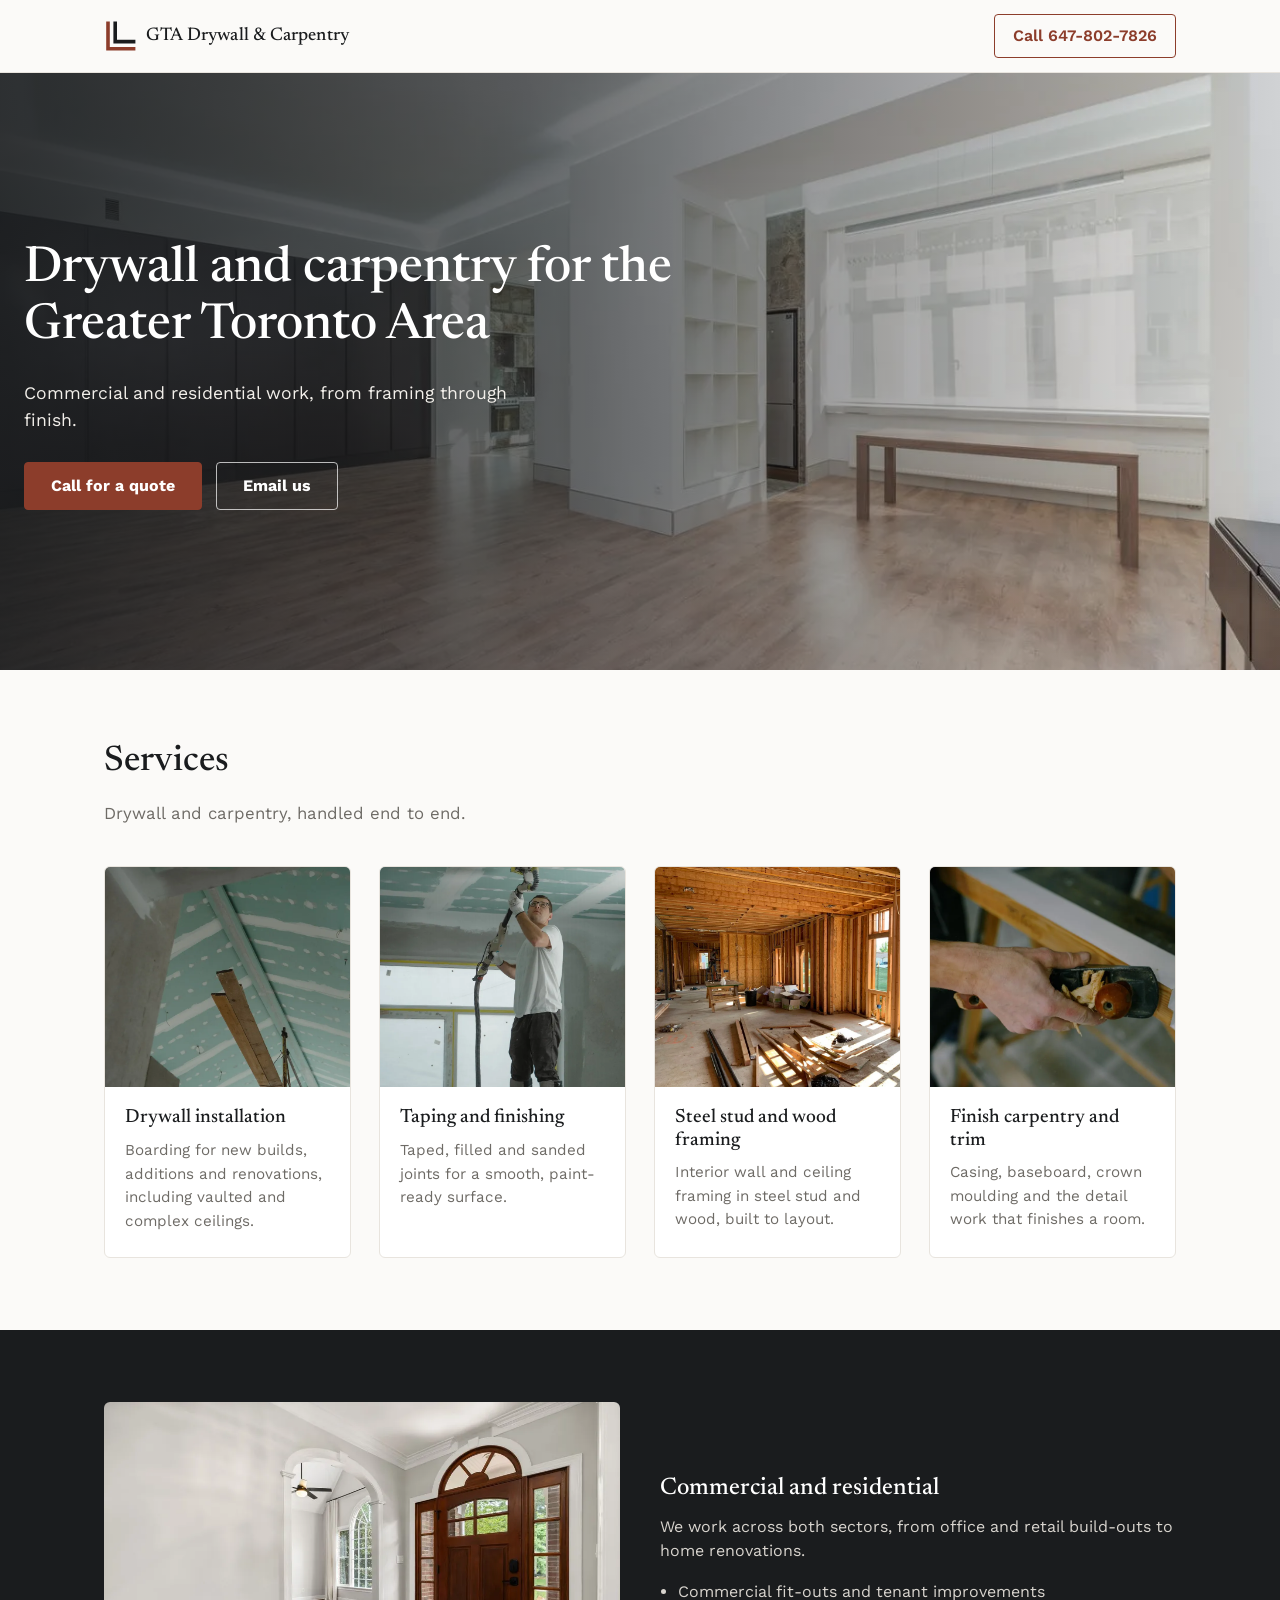
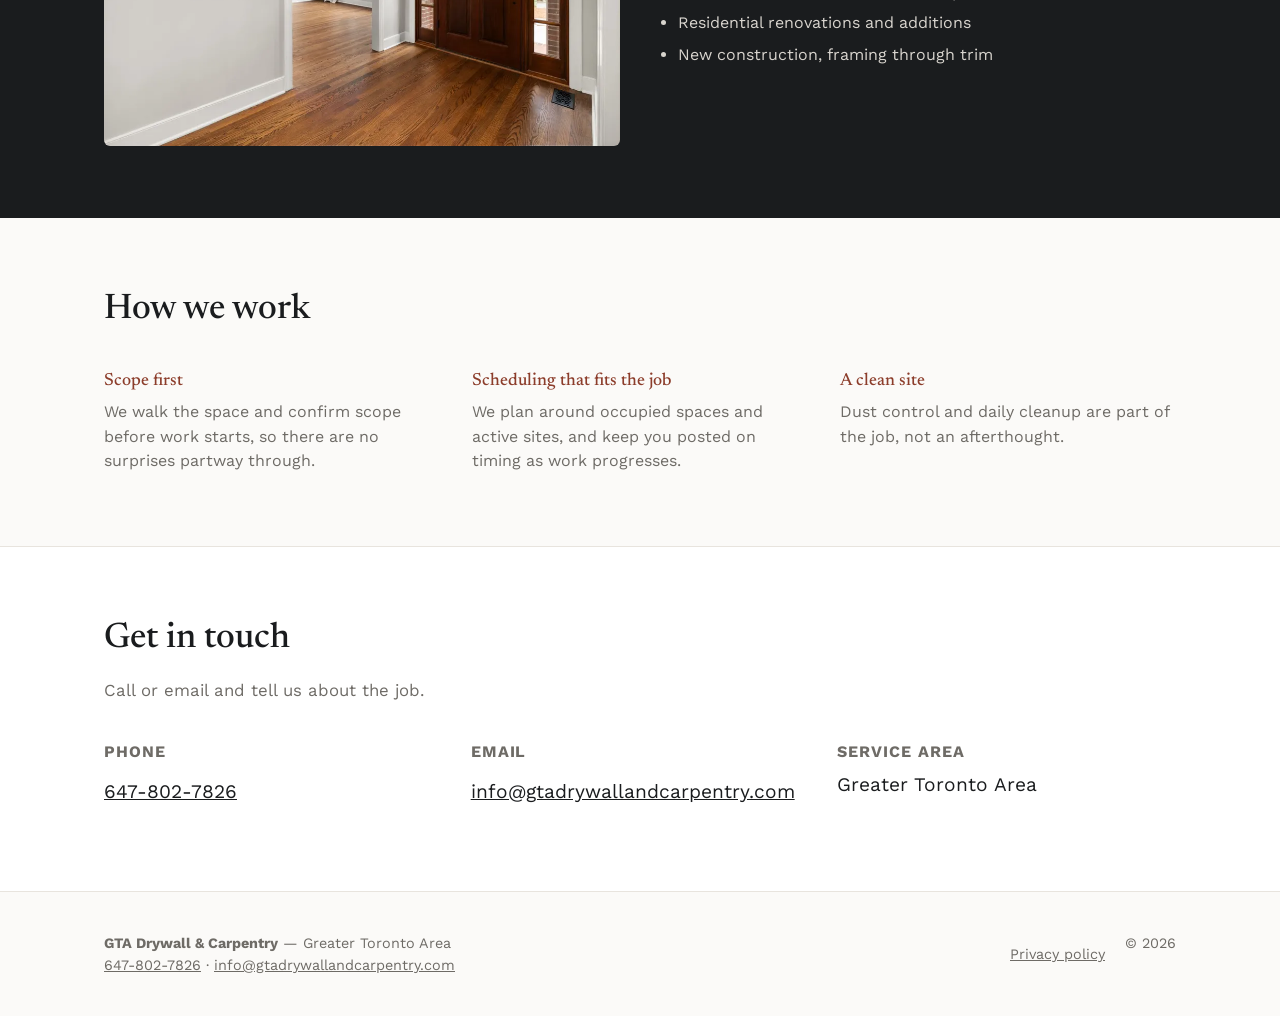
==== index.html @ acc35347 "feat: add GTA Drywall & Carpentry static site Co-Authored-By: Claude Opus 5 (1M context) <noreply@an" ====
<!doctype html>
<html lang="en">
<head>
<meta charset="UTF-8">
<meta name="viewport" content="width=device-width, initial-scale=1">
<title>GTA Drywall & Carpentry | Greater Toronto Area</title>
<meta name="description" content="Drywall installation, taping and finishing, framing and finish carpentry for commercial and residential projects across the Greater Toronto Area.">
<link rel="canonical" href="https://gtadrywallandcarpentry.com/">
<meta name="robots" content="index, follow">

<meta property="og:type" content="website">
<meta property="og:title" content="GTA Drywall & Carpentry | Greater Toronto Area">
<meta property="og:description" content="Drywall installation, taping and finishing, framing and finish carpentry for commercial and residential projects across the Greater Toronto Area.">
<meta property="og:url" content="https://gtadrywallandcarpentry.com/">
<meta property="og:image" content="https://gtadrywallandcarpentry.com/images/hero-finished-interior.jpg">
<meta name="twitter:card" content="summary_large_image">
<meta name="twitter:title" content="GTA Drywall & Carpentry | Greater Toronto Area">
<meta name="twitter:description" content="Drywall installation, taping and finishing, framing and finish carpentry for commercial and residential projects across the Greater Toronto Area.">
<meta name="twitter:image" content="https://gtadrywallandcarpentry.com/images/hero-finished-interior.jpg">

<link rel="icon" href="/favicon.ico" sizes="any">
<link rel="icon" href="/favicon.svg" type="image/svg+xml">
<link rel="icon" href="/favicon-96x96.png" sizes="96x96" type="image/png">
<link rel="apple-touch-icon" href="/apple-touch-icon.png">
<link rel="manifest" href="/site.webmanifest">

<link rel="preconnect" href="https://fonts.googleapis.com">
<link rel="preconnect" href="https://fonts.gstatic.com" crossorigin>
<link href="https://fonts.googleapis.com/css2?family=Newsreader:wght@400;500&family=Work+Sans:wght@400;600;700&display=swap" rel="stylesheet">

<link rel="preload" as="image" href="/images/hero-finished-interior.webp" type="image/webp" fetchpriority="high">
<link rel="stylesheet" href="/styles.css">

<script type="application/ld+json">
{
  "@context": "https://schema.org",
  "@type": "LocalBusiness",
  "name": "GTA Drywall & Carpentry",
  "telephone": "+1-647-802-7826",
  "email": "info@gtadrywallandcarpentry.com",
  "url": "https://gtadrywallandcarpentry.com/",
  "areaServed": "Greater Toronto Area"
}
</script>
</head>
<body>
<a class="skip-link" href="#main">Skip to content</a>

<header class="site-header">
  <div class="container">
    <a class="brand" href="/" aria-label="GTA Drywall & Carpentry, home">
      <svg width="32" height="32" viewBox="0 0 40 40" fill="none" aria-hidden="true">
        <path d="M5 4 V36 H37" stroke="#8C3D2B" stroke-width="4.5" stroke-linecap="square"/>
        <path d="M14 4 V27 H37" stroke="#1A1C1E" stroke-width="4.5" stroke-linecap="square"/>
      </svg>
      <span class="brand-word">GTA Drywall &amp; Carpentry</span>
    </a>
    <a class="header-call" href="tel:+16478027826">Call 647-802-7826</a>
  </div>
</header>

<main id="main">

  <section class="hero">
    <div class="hero-media">
      <picture>
        <source type="image/webp" srcset="/images/hero-finished-interior.webp">
        <img src="/images/hero-finished-interior.jpg" alt="Empty finished interior with a cove-lit ceiling soffit, white built-in shelving and a dark full-height cabinet wall" fetchpriority="high">
      </picture>
    </div>
    <div class="hero-inner">
      <h1>Drywall and carpentry for the Greater Toronto Area</h1>
      <p class="subhead">Commercial and residential work, from framing through finish.</p>
      <div class="hero-ctas">
        <a class="btn btn-primary" href="tel:+16478027826">Call for a quote</a>
        <a class="btn btn-secondary" href="mailto:info@gtadrywallandcarpentry.com">Email us</a>
      </div>
    </div>
  </section>

  <section class="services" id="services">
    <div class="container">
      <div class="section-head">
        <h2>Services</h2>
        <p>Drywall and carpentry, handled end to end.</p>
      </div>
      <div class="services-grid">

        <div class="service-card">
          <div class="media">
            <picture>
              <source type="image/webp" srcset="/images/drywall-vaulted-ceiling.webp">
              <img src="/images/drywall-vaulted-ceiling.jpg" alt="Vaulted ceiling boarded in moisture-resistant drywall with taped and filled joints, scaffold below" loading="lazy" data-img="drywall-vaulted-ceiling">
            </picture>
          </div>
          <div class="body">
            <h3>Drywall installation</h3>
            <p>Boarding for new builds, additions and renovations, including vaulted and complex ceilings.</p>
          </div>
        </div>

        <div class="service-card">
          <div class="media">
            <picture>
              <source type="image/webp" srcset="/images/drywall-ceiling-sanding.webp">
              <img src="/images/drywall-ceiling-sanding.jpg" alt="Drywaller on stilts sanding a taped ceiling with a dust-extraction sander" loading="lazy" data-img="drywall-ceiling-sanding">
            </picture>
          </div>
          <div class="body">
            <h3>Taping and finishing</h3>
            <p>Taped, filled and sanded joints for a smooth, paint-ready surface.</p>
          </div>
        </div>

        <div class="service-card">
          <div class="media">
            <picture>
              <source type="image/webp" srcset="/images/framing-stud-walls.webp">
              <img src="/images/framing-stud-walls.jpg" alt="Sunlit interior of a house under construction with wood stud walls and exposed ceiling joists" loading="lazy">
            </picture>
          </div>
          <div class="body">
            <h3>Steel stud and wood framing</h3>
            <p>Interior wall and ceiling framing in steel stud and wood, built to layout.</p>
          </div>
        </div>

        <div class="service-card">
          <div class="media">
            <picture>
              <source type="image/webp" srcset="/images/carpentry-hand-plane.webp">
              <img src="/images/carpentry-hand-plane.jpg" alt="Carpenter running a hand plane along a painted window frame, shavings curling off the blade" loading="lazy">
            </picture>
          </div>
          <div class="body">
            <h3>Finish carpentry and trim</h3>
            <p>Casing, baseboard, crown moulding and the detail work that finishes a room.</p>
          </div>
        </div>

      </div>
    </div>
  </section>

  <section class="band">
    <div class="container">
      <div class="media">
        <picture>
          <source type="image/webp" srcset="/images/carpentry-arched-door.webp">
          <img src="/images/carpentry-arched-door.jpg" alt="Entry hall with an arched wooden front door, crown moulding, door casing and baseboards" loading="lazy">
        </picture>
      </div>
      <div>
        <h2>Commercial and residential</h2>
        <p>We work across both sectors, from office and retail build-outs to home renovations.</p>
        <ul>
          <li>Commercial fit-outs and tenant improvements</li>
          <li>Residential renovations and additions</li>
          <li>New construction, framing through trim</li>
        </ul>
      </div>
    </div>
  </section>

  <section class="how" id="how-we-work">
    <div class="container">
      <div class="section-head">
        <h2>How we work</h2>
      </div>
      <div class="how-grid">
        <div class="how-item">
          <h3>Scope first</h3>
          <p>We walk the space and confirm scope before work starts, so there are no surprises partway through.</p>
        </div>
        <div class="how-item">
          <h3>Scheduling that fits the job</h3>
          <p>We plan around occupied spaces and active sites, and keep you posted on timing as work progresses.</p>
        </div>
        <div class="how-item">
          <h3>A clean site</h3>
          <p>Dust control and daily cleanup are part of the job, not an afterthought.</p>
        </div>
      </div>
    </div>
  </section>

  <section class="contact" id="contact">
    <div class="container">
      <div class="section-head">
        <h2>Get in touch</h2>
        <p>Call or email and tell us about the job.</p>
      </div>
      <div class="contact-grid">
        <div class="contact-item">
          <h3>Phone</h3>
          <a href="tel:+16478027826">647-802-7826</a>
        </div>
        <div class="contact-item">
          <h3>Email</h3>
          <a href="mailto:info@gtadrywallandcarpentry.com">info@gtadrywallandcarpentry.com</a>
        </div>
        <div class="contact-item">
          <h3>Service area</h3>
          <p>Greater Toronto Area</p>
        </div>
      </div>
    </div>
  </section>

</main>

<footer class="site-footer">
  <div class="container">
    <div>
      <strong>GTA Drywall &amp; Carpentry</strong> — Greater Toronto Area<br>
      <a href="tel:+16478027826">647-802-7826</a> · <a href="mailto:info@gtadrywallandcarpentry.com">info@gtadrywallandcarpentry.com</a>
    </div>
    <ul class="footer-links">
      <li><a href="/privacy-policy/">Privacy policy</a></li>
      <li>&copy; 2026</li>
    </ul>
  </div>
</footer>

</body>
</html>
---- styles.css ----
/* GTA Drywall & Carpentry — styles.css */

:root {
  --chalk: #FBFAF8;
  --ink: #1A1C1E;
  --oxblood: #8C3D2B;
  --ash: #6E6B66;
  --card-white: #FFFFFF;
  --hairline: #E8E4DE;
}

* {
  box-sizing: border-box;
}

html {
  scroll-behavior: smooth;
}

body {
  margin: 0;
  background: var(--chalk);
  color: var(--ink);
  font-family: "Work Sans", Arial, sans-serif;
  font-weight: 400;
  line-height: 1.55;
  -webkit-font-smoothing: antialiased;
}

h1, h2, h3 {
  font-family: "Newsreader", Georgia, serif;
  font-weight: 500;
  line-height: 1.15;
  margin: 0 0 0.5em;
  color: var(--ink);
}

p {
  margin: 0 0 1em;
}

a {
  color: var(--oxblood);
}

img {
  display: block;
  max-width: 100%;
}

.container {
  max-width: 1120px;
  margin: 0 auto;
  padding: 0 24px;
}

/* Skip link */
.skip-link {
  position: absolute;
  left: -999px;
  top: 0;
  background: var(--oxblood);
  color: #fff;
  padding: 12px 20px;
  z-index: 100;
  border-radius: 0 0 4px 0;
}

.skip-link:focus {
  left: 0;
}

/* Focus styles */
a:focus-visible,
button:focus-visible {
  outline: 3px solid var(--oxblood);
  outline-offset: 2px;
}

/* Header */
.site-header {
  background: var(--chalk);
  border-bottom: 1px solid var(--hairline);
  position: sticky;
  top: 0;
  z-index: 10;
}

.site-header .container {
  display: flex;
  align-items: center;
  justify-content: space-between;
  padding-top: 14px;
  padding-bottom: 14px;
  gap: 16px;
}

.brand {
  display: flex;
  align-items: center;
  gap: 10px;
  text-decoration: none;
  color: var(--ink);
  min-height: 44px;
}

.brand svg {
  flex-shrink: 0;
}

.brand-word {
  font-family: "Newsreader", Georgia, serif;
  font-weight: 500;
  font-size: 1.15rem;
  color: var(--ink);
  letter-spacing: 0.01em;
}

.header-call {
  display: inline-flex;
  align-items: center;
  min-height: 44px;
  padding: 0 18px;
  border: 1px solid var(--oxblood);
  border-radius: 4px;
  color: var(--oxblood);
  text-decoration: none;
  font-weight: 600;
  white-space: nowrap;
}

.header-call:hover,
.header-call:focus-visible {
  background: var(--oxblood);
  color: #fff;
}

/* Hero */
.hero {
  position: relative;
  color: #fff;
  overflow: hidden;
}

.hero-media {
  position: absolute;
  inset: 0;
  z-index: 0;
}

.hero-media picture,
.hero-media img {
  width: 100%;
  height: 100%;
  object-fit: cover;
}

.hero-media::after {
  content: "";
  position: absolute;
  inset: 0;
  background: linear-gradient(90deg, rgba(26,28,30,0.90) 0%, rgba(26,28,30,0.60) 46%, rgba(26,28,30,0.08) 100%);
}

@media (max-width: 720px) {
  .hero-media::after {
    background: linear-gradient(180deg, rgba(26,28,30,0.35) 0%, rgba(26,28,30,0.80) 100%);
  }
}

.hero-inner {
  position: relative;
  z-index: 1;
  padding: 96px 24px 88px;
  max-width: 720px;
}

.hero h1 {
  color: #fff;
  font-size: clamp(2rem, 5vw, 3.1rem);
}

.hero .subhead {
  font-size: 1.1rem;
  color: #F2EFEA;
  max-width: 46ch;
}

.hero-ctas {
  display: flex;
  flex-wrap: wrap;
  gap: 14px;
  margin-top: 28px;
}

.btn {
  display: inline-flex;
  align-items: center;
  justify-content: center;
  min-height: 48px;
  padding: 0 26px;
  border-radius: 4px;
  text-decoration: none;
  font-weight: 700;
  font-size: 1rem;
}

.btn-primary {
  background: var(--oxblood);
  color: #fff;
  border: 1px solid var(--oxblood);
}

.btn-primary:hover,
.btn-primary:focus-visible {
  background: #732F21;
  border-color: #732F21;
}

.btn-secondary {
  background: transparent;
  color: #fff;
  border: 1px solid rgba(255,255,255,0.7);
}

.btn-secondary:hover,
.btn-secondary:focus-visible {
  background: rgba(255,255,255,0.12);
}

/* Section spacing */
section {
  padding: 72px 0;
}

.section-head {
  max-width: 640px;
  margin: 0 0 40px;
}

.section-head h2 {
  font-size: clamp(1.6rem, 3vw, 2.2rem);
}

.section-head p {
  color: var(--ash);
  font-size: 1.05rem;
  margin-bottom: 0;
}

/* Services */
.services-grid {
  display: grid;
  grid-template-columns: repeat(auto-fit, minmax(240px, 1fr));
  gap: 28px;
}

.service-card {
  background: var(--card-white);
  border: 1px solid var(--hairline);
  border-radius: 6px;
  overflow: hidden;
}

.service-card .media {
  aspect-ratio: 4 / 3;
  overflow: hidden;
}

@media (min-width: 721px) {
  .service-card .media {
    min-height: 220px;
  }
}

.service-card .media img {
  width: 100%;
  height: 100%;
  object-fit: cover;
  object-position: center;
}

.service-card .media img[data-img="drywall-ceiling-sanding"],
.service-card .media img[data-img="drywall-vaulted-ceiling"] {
  object-position: center 35%;
}

.service-card .body {
  padding: 20px 20px 24px;
}

.service-card h3 {
  font-size: 1.2rem;
}

.service-card p {
  color: var(--ash);
  font-size: 0.95rem;
  margin-bottom: 0;
}

/* Commercial/residential band */
.band {
  background: var(--ink);
  color: #fff;
}

.band .container {
  display: grid;
  grid-template-columns: 1fr 1fr;
  gap: 40px;
  align-items: center;
}

.band .media {
  aspect-ratio: 3 / 2;
  overflow: hidden;
  border-radius: 6px;
}

.band .media img {
  width: 100%;
  height: 100%;
  object-fit: cover;
}

.band h2 {
  color: #fff;
}

.band p {
  color: #D8D4CE;
}

.band ul {
  margin: 0;
  padding-left: 1.1em;
  color: #D8D4CE;
}

.band li {
  margin-bottom: 0.4em;
}

/* How we work */
.how-grid {
  display: grid;
  grid-template-columns: repeat(auto-fit, minmax(220px, 1fr));
  gap: 32px;
}

.how-item h3 {
  font-size: 1.1rem;
  color: var(--oxblood);
}

.how-item p {
  color: var(--ash);
  margin-bottom: 0;
}

/* Contact */
.contact {
  background: var(--card-white);
  border-top: 1px solid var(--hairline);
  border-bottom: 1px solid var(--hairline);
}

.contact-grid {
  display: grid;
  grid-template-columns: repeat(auto-fit, minmax(220px, 1fr));
  gap: 28px;
}

.contact-item h3 {
  font-size: 1rem;
  text-transform: uppercase;
  letter-spacing: 0.06em;
  color: var(--ash);
  font-family: "Work Sans", Arial, sans-serif;
  font-weight: 700;
}

.contact-item a,
.contact-item p {
  font-size: 1.2rem;
  color: var(--ink);
}

.contact-item a {
  display: inline-flex;
  align-items: center;
  min-height: 44px;
  text-decoration: underline;
  overflow-wrap: anywhere;
}

.contact-item p {
  text-decoration: none;
}

.contact-item a:hover,
.contact-item a:focus-visible {
  color: var(--oxblood);
}

/* Footer */
.site-footer {
  padding: 40px 0;
  color: var(--ash);
  font-size: 0.9rem;
}

.site-footer .container {
  display: flex;
  flex-wrap: wrap;
  justify-content: space-between;
  align-items: center;
  gap: 16px;
}

.site-footer a {
  color: var(--ash);
  text-decoration: underline;
}

.site-footer a:hover,
.site-footer a:focus-visible {
  color: var(--oxblood);
}

.footer-links {
  display: flex;
  gap: 20px;
  flex-wrap: wrap;
  list-style: none;
  padding: 0;
  margin: 0;
}

.footer-links a {
  display: inline-flex;
  align-items: center;
  min-height: 44px;
  overflow-wrap: anywhere;
}

/* Privacy policy page */
.policy {
  padding: 72px 0 96px;
}

.policy .container {
  max-width: 760px;
}

.policy h2 {
  font-size: 1.3rem;
  margin-top: 1.6em;
}

.policy p,
.policy li {
  color: var(--ink);
}

.policy .back-link {
  display: inline-flex;
  align-items: center;
  min-height: 44px;
  margin-top: 32px;
}

@media (max-width: 720px) {
  .band .container {
    grid-template-columns: 1fr;
  }
}

@media (max-width: 400px) {
  .header-call {
    padding: 0 12px;
    font-size: 0.9rem;
  }
}
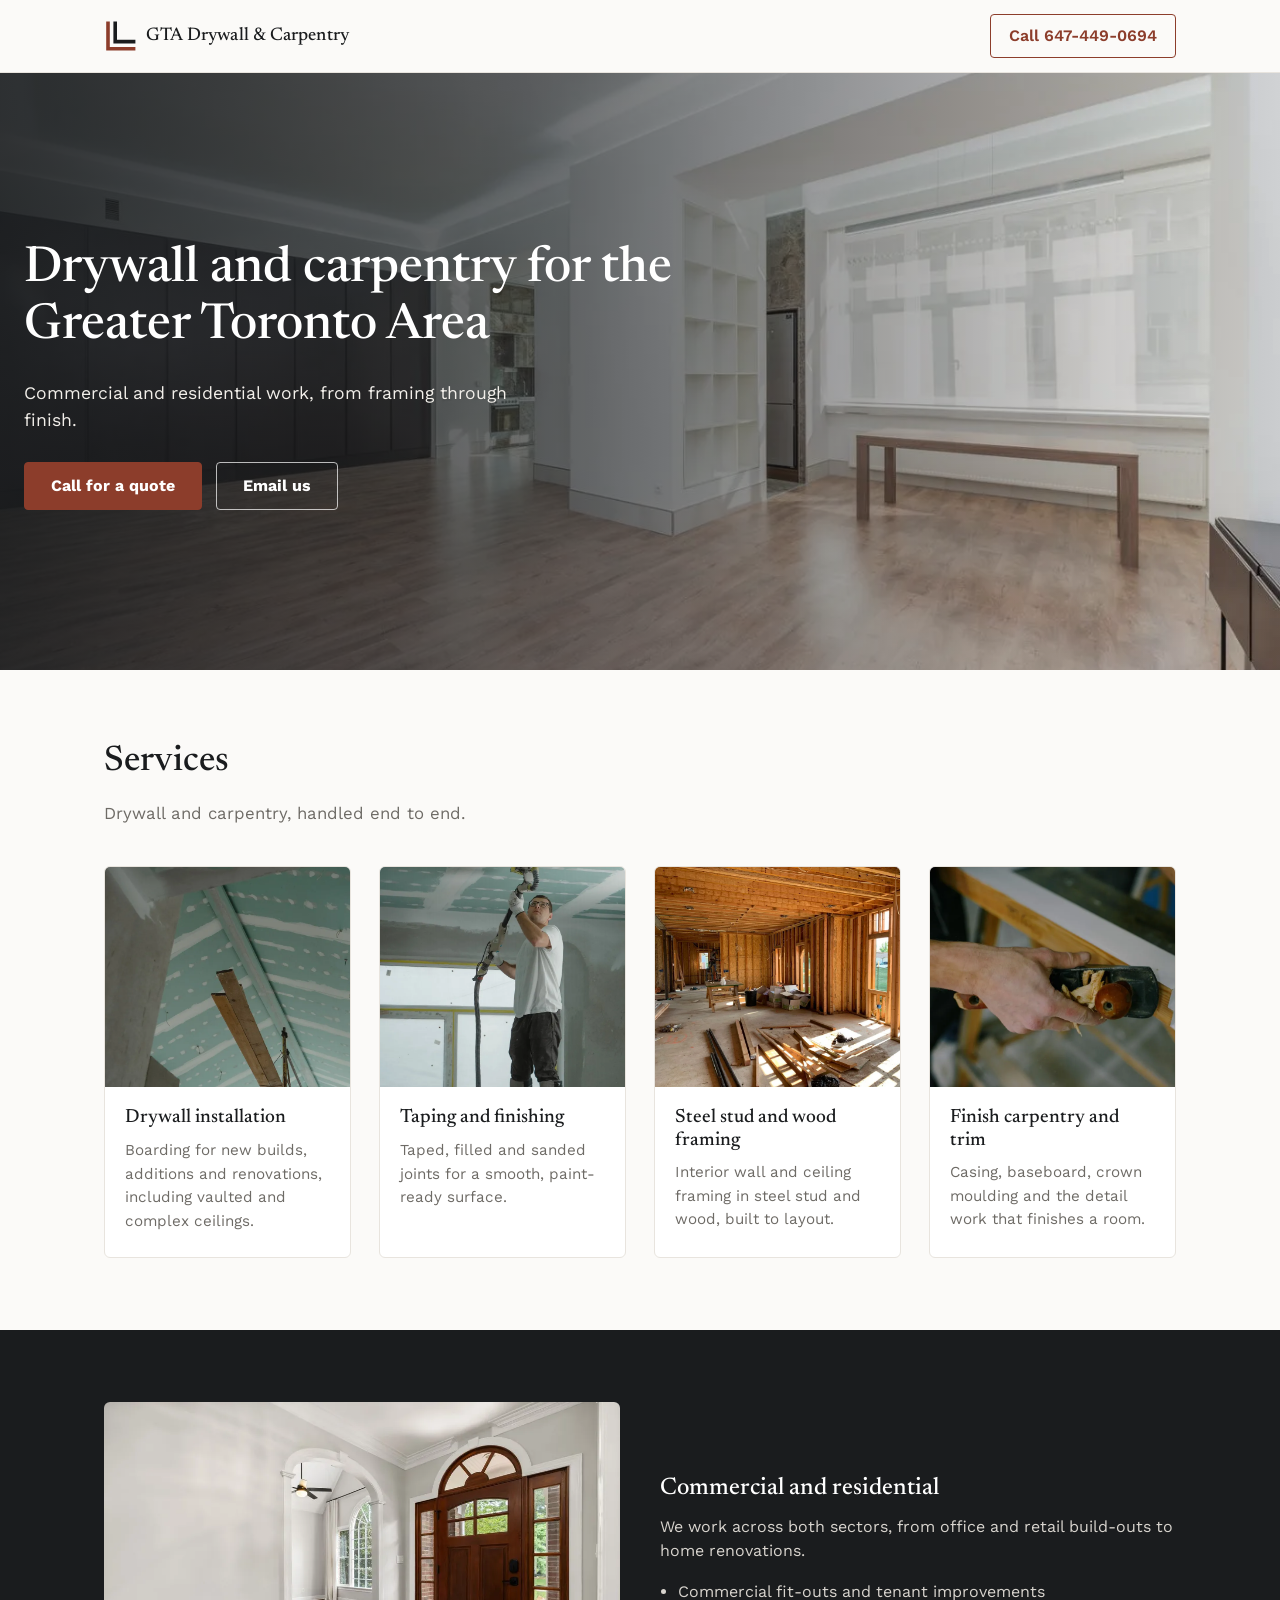
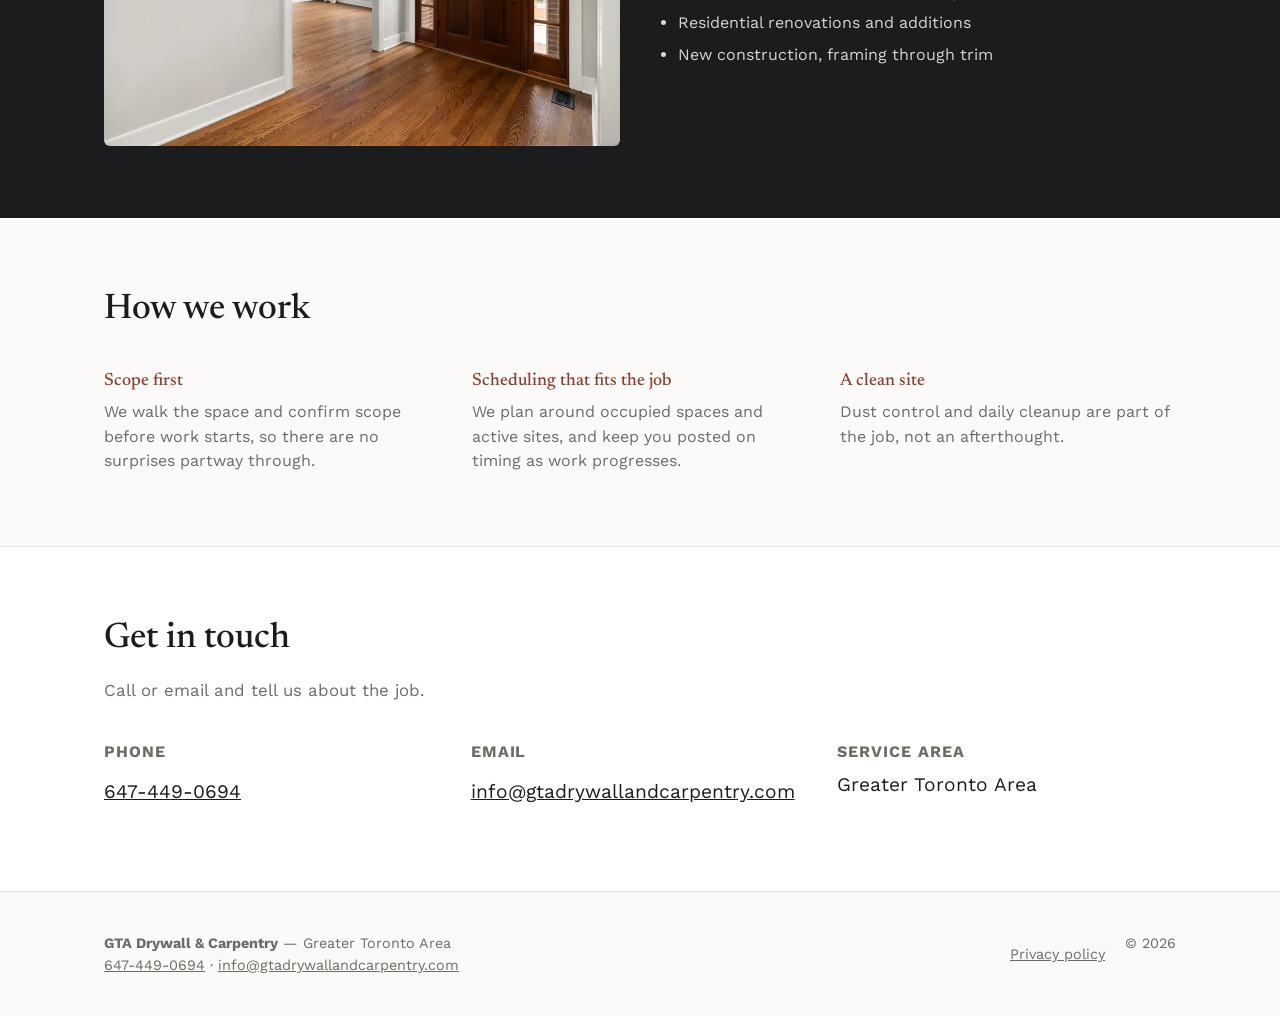
==== commit 2fed2e47: "fix: update contact phone number to 647-449-0694 Co-Authored-By: Claude Opus 5 (1M context) <noreply" ====
--- a/index.html
+++ b/index.html
@@ -36,7 +36,7 @@
   "@context": "https://schema.org",
   "@type": "LocalBusiness",
   "name": "GTA Drywall & Carpentry",
-  "telephone": "+1-647-802-7826",
+  "telephone": "+1-647-449-0694",
   "email": "info@gtadrywallandcarpentry.com",
   "url": "https://gtadrywallandcarpentry.com/",
   "areaServed": "Greater Toronto Area"
@@ -55,7 +55,7 @@
       </svg>
       <span class="brand-word">GTA Drywall &amp; Carpentry</span>
     </a>
-    <a class="header-call" href="tel:+16478027826">Call 647-802-7826</a>
+    <a class="header-call" href="tel:+16474490694">Call 647-449-0694</a>
   </div>
 </header>
 
@@ -72,7 +72,7 @@
       <h1>Drywall and carpentry for the Greater Toronto Area</h1>
       <p class="subhead">Commercial and residential work, from framing through finish.</p>
       <div class="hero-ctas">
-        <a class="btn btn-primary" href="tel:+16478027826">Call for a quote</a>
+        <a class="btn btn-primary" href="tel:+16474490694">Call for a quote</a>
         <a class="btn btn-secondary" href="mailto:info@gtadrywallandcarpentry.com">Email us</a>
       </div>
     </div>
@@ -193,7 +193,7 @@
       <div class="contact-grid">
         <div class="contact-item">
           <h3>Phone</h3>
-          <a href="tel:+16478027826">647-802-7826</a>
+          <a href="tel:+16474490694">647-449-0694</a>
         </div>
         <div class="contact-item">
           <h3>Email</h3>
@@ -213,7 +213,7 @@
   <div class="container">
     <div>
       <strong>GTA Drywall &amp; Carpentry</strong> — Greater Toronto Area<br>
-      <a href="tel:+16478027826">647-802-7826</a> · <a href="mailto:info@gtadrywallandcarpentry.com">info@gtadrywallandcarpentry.com</a>
+      <a href="tel:+16474490694">647-449-0694</a> · <a href="mailto:info@gtadrywallandcarpentry.com">info@gtadrywallandcarpentry.com</a>
     </div>
     <ul class="footer-links">
       <li><a href="/privacy-policy/">Privacy policy</a></li>
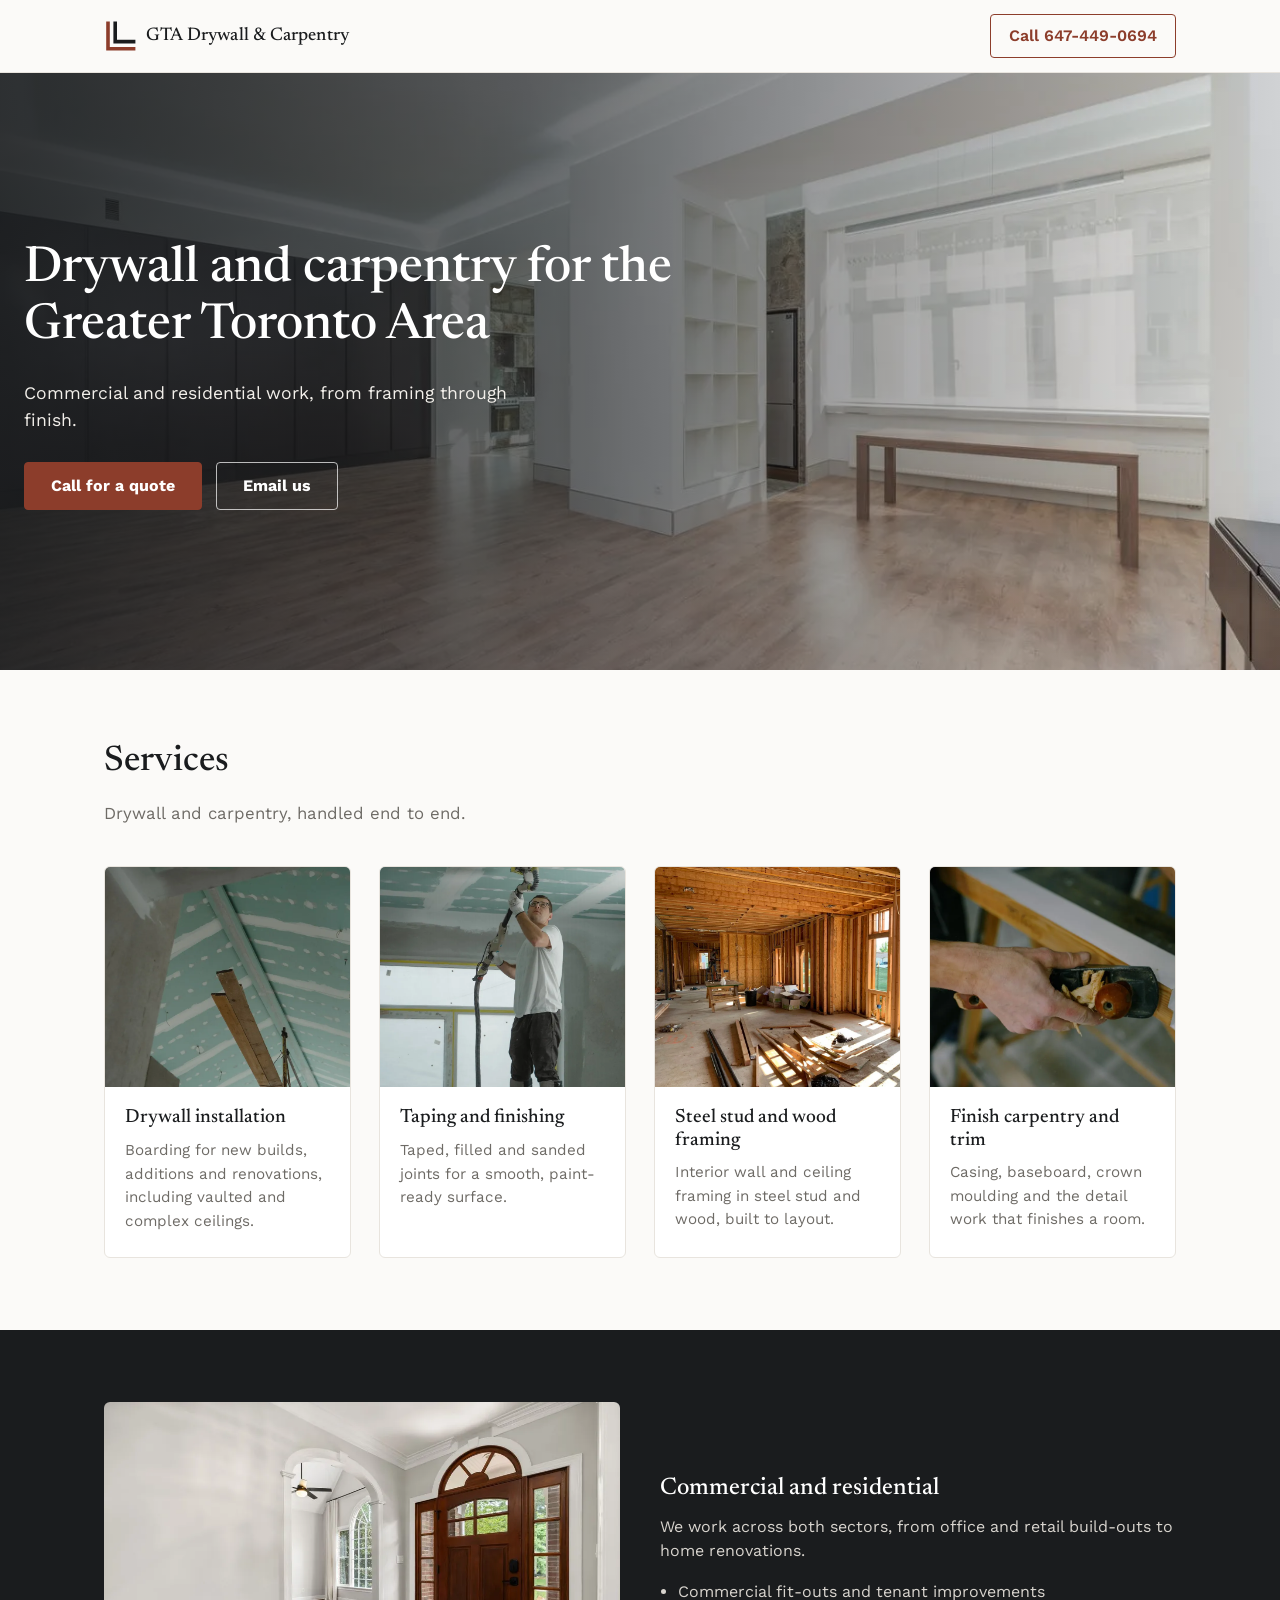
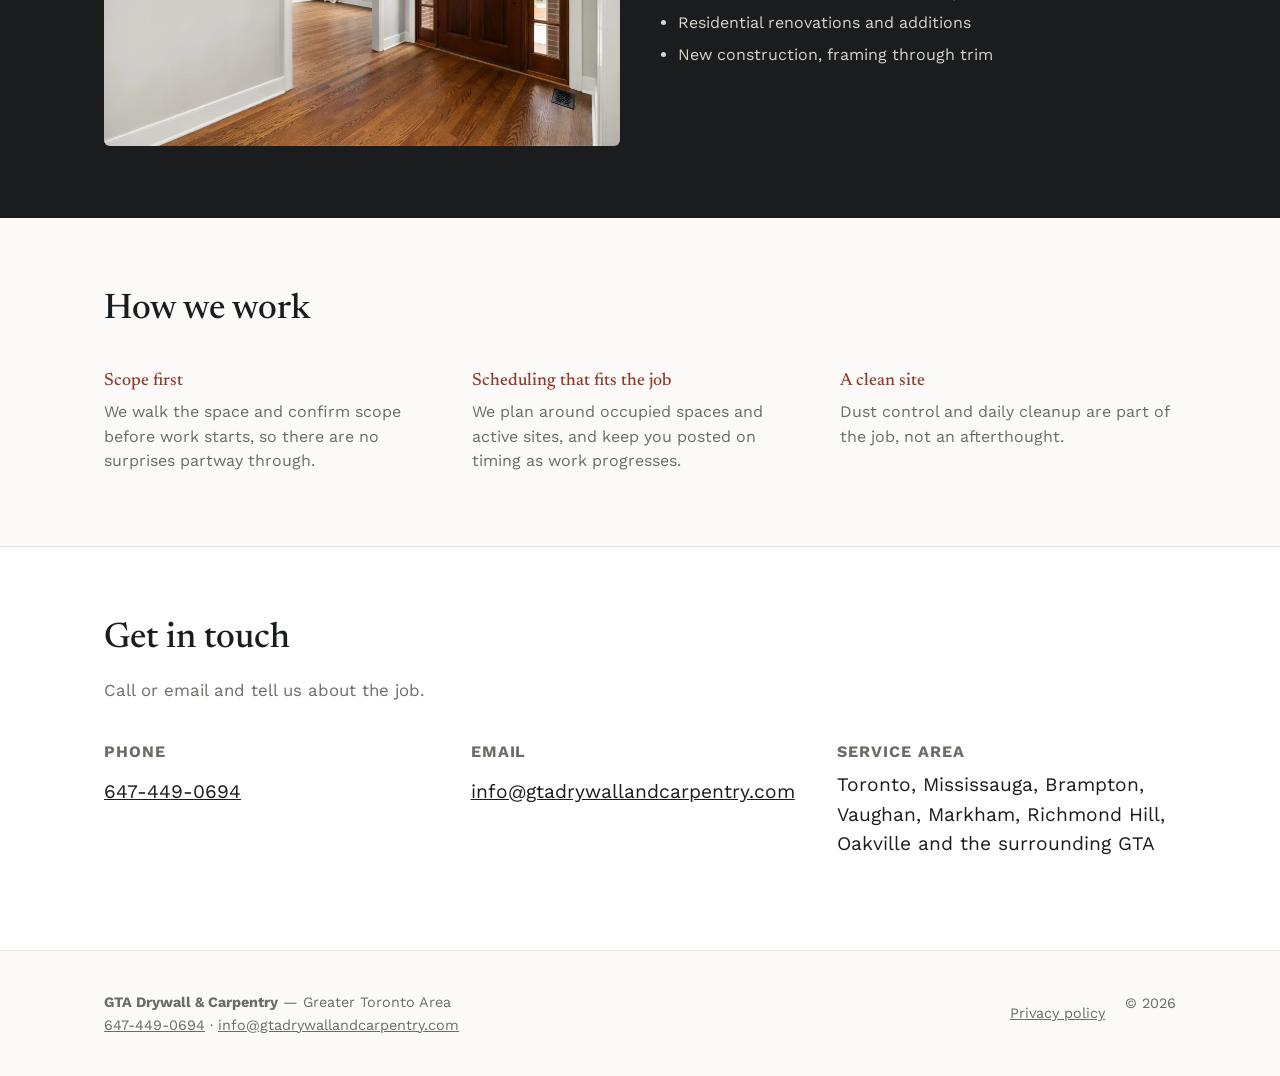
==== commit 1fee8949: "feat: on-page SEO - service-first title, local schema, service area Co-Authored-By: Claude Opus 5 (1" ====
--- a/index.html
+++ b/index.html
@@ -1,10 +1,10 @@
 <!doctype html>
-<html lang="en">
+<html lang="en-CA">
 <head>
 <meta charset="UTF-8">
 <meta name="viewport" content="width=device-width, initial-scale=1">
-<title>GTA Drywall & Carpentry | Greater Toronto Area</title>
-<meta name="description" content="Drywall installation, taping and finishing, framing and finish carpentry for commercial and residential projects across the Greater Toronto Area.">
+<title>Drywall & Carpentry Contractors | Toronto & the GTA</title>
+<meta name="description" content="Drywall installation, taping and finishing, framing and finish carpentry for commercial and residential projects in Toronto and across the GTA.">
 <link rel="canonical" href="https://gtadrywallandcarpentry.com/">
 <meta name="robots" content="index, follow">
 
@@ -13,6 +13,8 @@
 <meta property="og:description" content="Drywall installation, taping and finishing, framing and finish carpentry for commercial and residential projects across the Greater Toronto Area.">
 <meta property="og:url" content="https://gtadrywallandcarpentry.com/">
 <meta property="og:image" content="https://gtadrywallandcarpentry.com/images/hero-finished-interior.jpg">
+<meta property="og:site_name" content="GTA Drywall & Carpentry">
+<meta property="og:locale" content="en_CA">
 <meta name="twitter:card" content="summary_large_image">
 <meta name="twitter:title" content="GTA Drywall & Carpentry | Greater Toronto Area">
 <meta name="twitter:description" content="Drywall installation, taping and finishing, framing and finish carpentry for commercial and residential projects across the Greater Toronto Area.">
@@ -34,12 +36,13 @@
 <script type="application/ld+json">
 {
   "@context": "https://schema.org",
-  "@type": "LocalBusiness",
+  "@type": "GeneralContractor",
   "name": "GTA Drywall & Carpentry",
   "telephone": "+1-647-449-0694",
   "email": "info@gtadrywallandcarpentry.com",
   "url": "https://gtadrywallandcarpentry.com/",
-  "areaServed": "Greater Toronto Area"
+  "image": "https://gtadrywallandcarpentry.com/images/hero-finished-interior.jpg",
+  "areaServed": ["Toronto", "Mississauga", "Brampton", "Vaughan", "Markham", "Richmond Hill", "Oakville", "Burlington", "Milton", "Pickering", "Ajax", "Whitby", "Oshawa", "Newmarket", "Aurora", "Caledon"]
 }
 </script>
 </head>
@@ -201,7 +204,7 @@
         </div>
         <div class="contact-item">
           <h3>Service area</h3>
-          <p>Greater Toronto Area</p>
+          <p>Toronto, Mississauga, Brampton, Vaughan, Markham, Richmond Hill, Oakville and the surrounding GTA</p>
         </div>
       </div>
     </div>
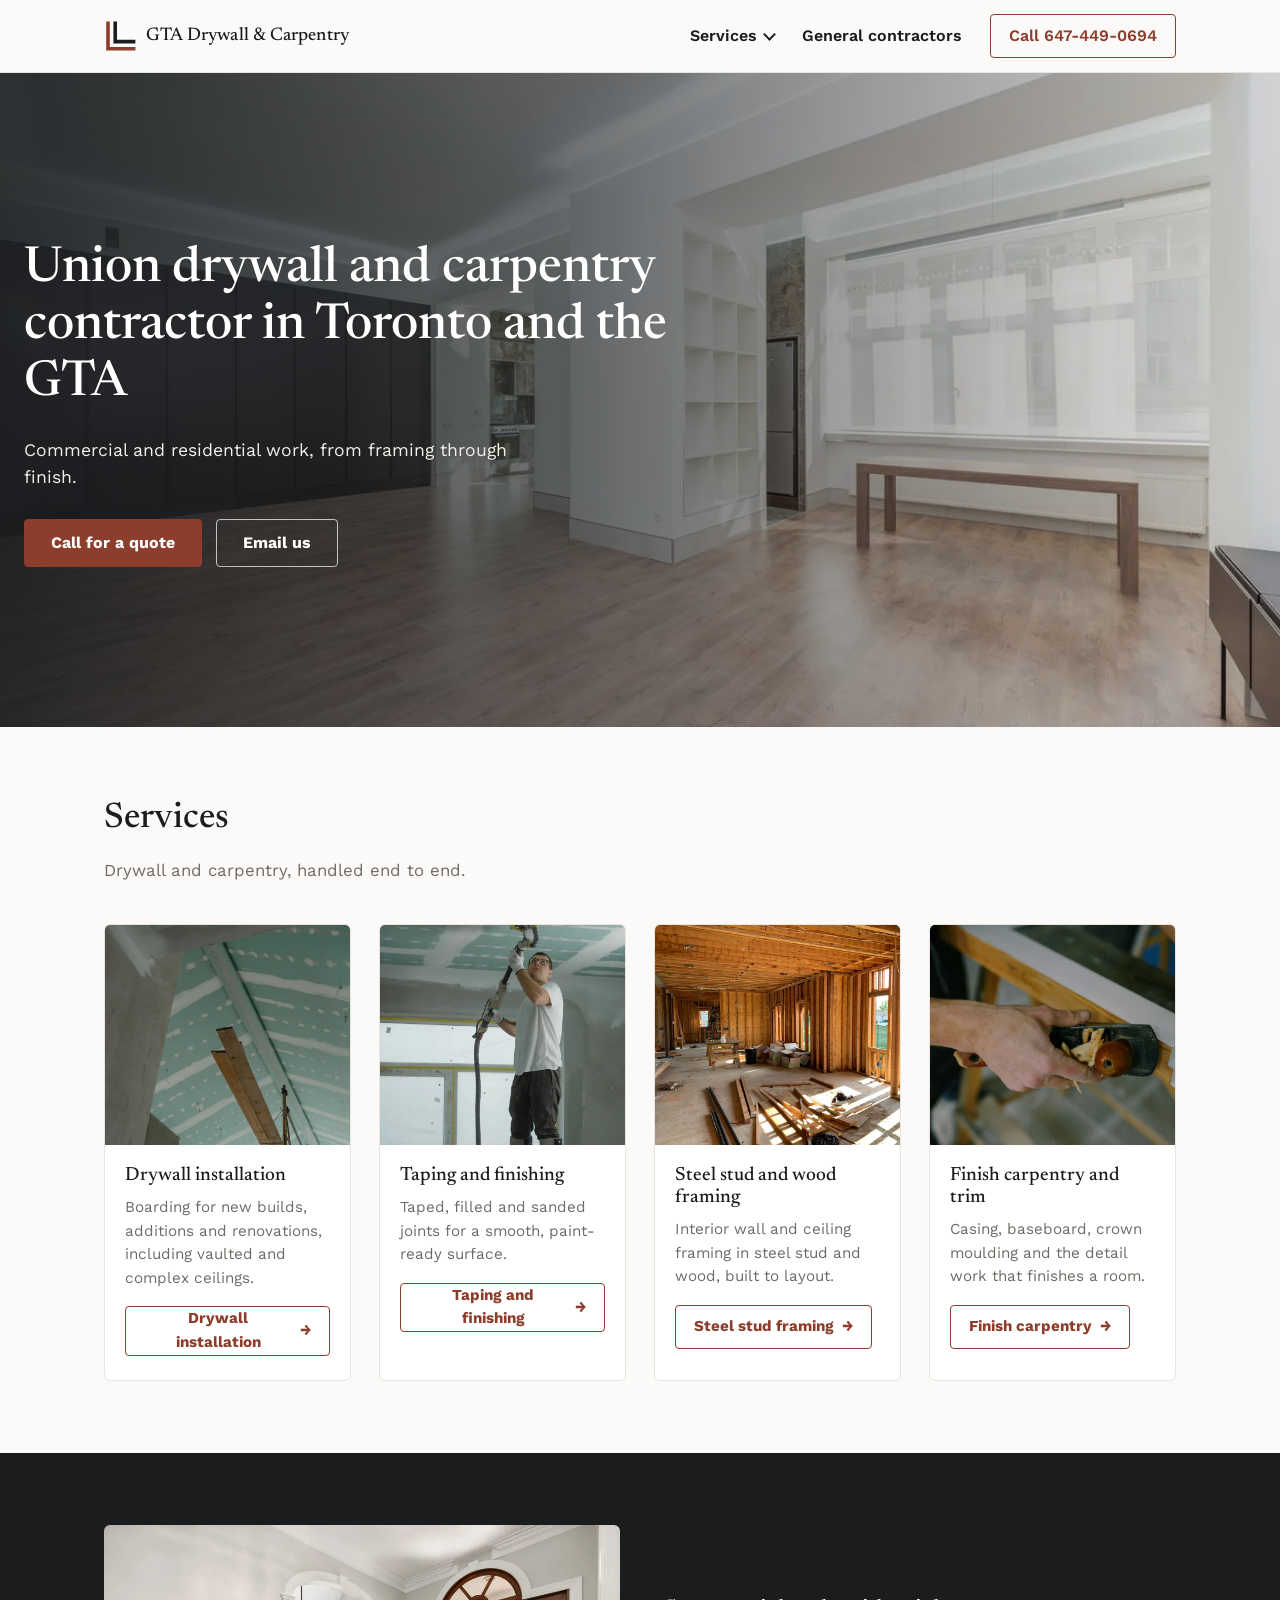
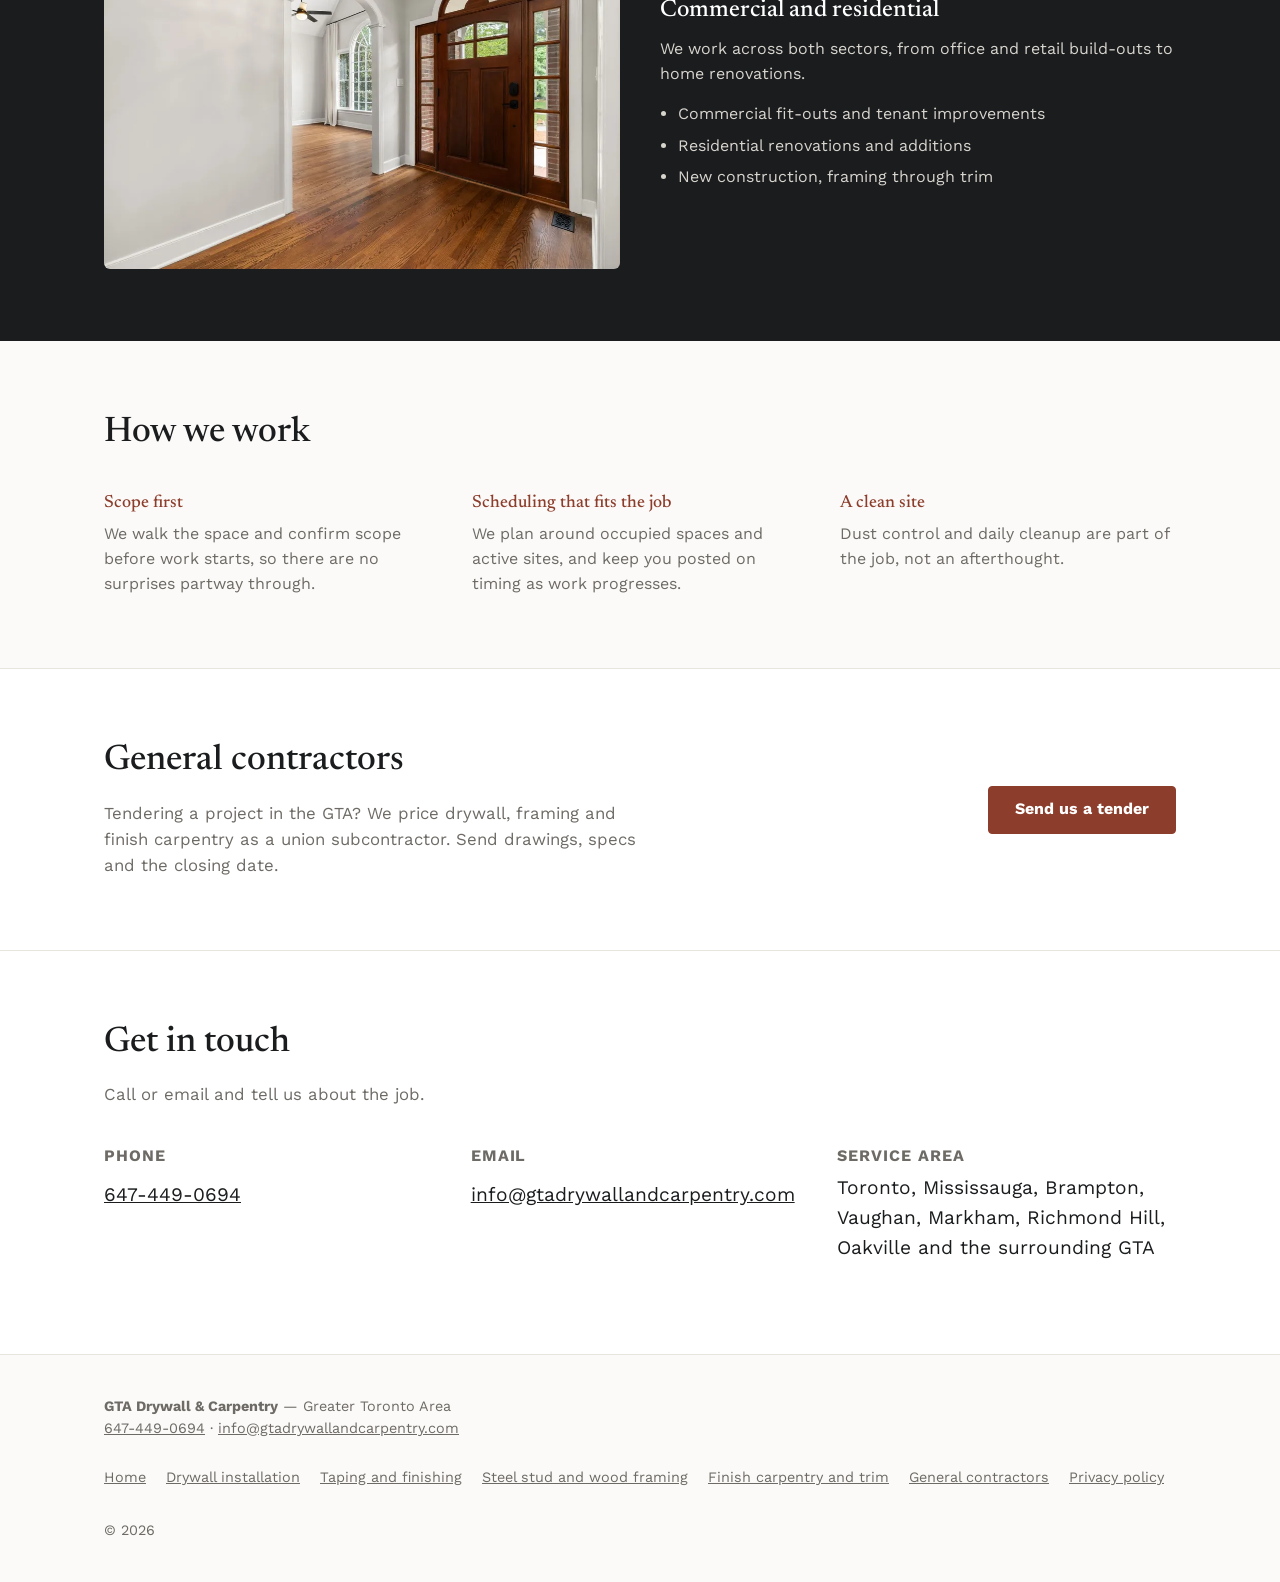
==== commit cbb1dd58: "feat: multi-page SEO site with service and contractor pages Adds four service pages, a general contr" ====
--- a/index.html
+++ b/index.html
@@ -3,21 +3,21 @@
 <head>
 <meta charset="UTF-8">
 <meta name="viewport" content="width=device-width, initial-scale=1">
-<title>Drywall & Carpentry Contractors | Toronto & the GTA</title>
-<meta name="description" content="Drywall installation, taping and finishing, framing and finish carpentry for commercial and residential projects in Toronto and across the GTA.">
+<title>Union Drywall Contractor Toronto | GTA Drywall &amp; Carpentry</title>
+<meta name="description" content="Union drywall contractor in Toronto and the GTA: drywall installation, taping and finishing, framing and finish carpentry. Commercial and residential.">
 <link rel="canonical" href="https://gtadrywallandcarpentry.com/">
 <meta name="robots" content="index, follow">
 
 <meta property="og:type" content="website">
-<meta property="og:title" content="GTA Drywall & Carpentry | Greater Toronto Area">
-<meta property="og:description" content="Drywall installation, taping and finishing, framing and finish carpentry for commercial and residential projects across the Greater Toronto Area.">
+<meta property="og:title" content="GTA Drywall &amp; Carpentry | Union Drywall Contractor in Toronto">
+<meta property="og:description" content="Union drywall contractor in Toronto and the GTA: drywall installation, taping and finishing, framing and finish carpentry. Commercial and residential.">
 <meta property="og:url" content="https://gtadrywallandcarpentry.com/">
 <meta property="og:image" content="https://gtadrywallandcarpentry.com/images/hero-finished-interior.jpg">
-<meta property="og:site_name" content="GTA Drywall & Carpentry">
+<meta property="og:site_name" content="GTA Drywall &amp; Carpentry">
 <meta property="og:locale" content="en_CA">
 <meta name="twitter:card" content="summary_large_image">
-<meta name="twitter:title" content="GTA Drywall & Carpentry | Greater Toronto Area">
-<meta name="twitter:description" content="Drywall installation, taping and finishing, framing and finish carpentry for commercial and residential projects across the Greater Toronto Area.">
+<meta name="twitter:title" content="GTA Drywall &amp; Carpentry | Union Drywall Contractor in Toronto">
+<meta name="twitter:description" content="Union drywall contractor in Toronto and the GTA: drywall installation, taping and finishing, framing and finish carpentry. Commercial and residential.">
 <meta name="twitter:image" content="https://gtadrywallandcarpentry.com/images/hero-finished-interior.jpg">
 
 <link rel="icon" href="/favicon.ico" sizes="any">
@@ -37,6 +37,7 @@
 {
   "@context": "https://schema.org",
   "@type": "GeneralContractor",
+  "@id": "https://gtadrywallandcarpentry.com/#business",
   "name": "GTA Drywall & Carpentry",
   "telephone": "+1-647-449-0694",
   "email": "info@gtadrywallandcarpentry.com",
@@ -58,6 +59,13 @@
       </svg>
       <span class="brand-word">GTA Drywall &amp; Carpentry</span>
     </a>
+    <nav class="site-nav" aria-label="Main">
+      <details class="nav-services">
+        <summary>Services</summary>
+        <ul><li><a href="/services/drywall-installation/">Drywall installation</a></li><li><a href="/services/taping-and-finishing/">Taping and finishing</a></li><li><a href="/services/steel-stud-framing/">Steel stud and wood framing</a></li><li><a href="/services/finish-carpentry/">Finish carpentry and trim</a></li></ul>
+      </details>
+      <a class="nav-link" href="/general-contractors/">General contractors</a>
+    </nav>
     <a class="header-call" href="tel:+16474490694">Call 647-449-0694</a>
   </div>
 </header>
@@ -72,7 +80,7 @@
       </picture>
     </div>
     <div class="hero-inner">
-      <h1>Drywall and carpentry for the Greater Toronto Area</h1>
+      <h1>Union drywall and carpentry contractor in Toronto and the GTA</h1>
       <p class="subhead">Commercial and residential work, from framing through finish.</p>
       <div class="hero-ctas">
         <a class="btn btn-primary" href="tel:+16474490694">Call for a quote</a>
@@ -99,6 +107,7 @@
           <div class="body">
             <h3>Drywall installation</h3>
             <p>Boarding for new builds, additions and renovations, including vaulted and complex ceilings.</p>
+            <a class="btn btn-outline btn-arrow" href="/services/drywall-installation/">Drywall installation</a>
           </div>
         </div>
 
@@ -112,6 +121,7 @@
           <div class="body">
             <h3>Taping and finishing</h3>
             <p>Taped, filled and sanded joints for a smooth, paint-ready surface.</p>
+            <a class="btn btn-outline btn-arrow" href="/services/taping-and-finishing/">Taping and finishing</a>
           </div>
         </div>
 
@@ -125,6 +135,7 @@
           <div class="body">
             <h3>Steel stud and wood framing</h3>
             <p>Interior wall and ceiling framing in steel stud and wood, built to layout.</p>
+            <a class="btn btn-outline btn-arrow" href="/services/steel-stud-framing/">Steel stud framing</a>
           </div>
         </div>
 
@@ -138,6 +149,7 @@
           <div class="body">
             <h3>Finish carpentry and trim</h3>
             <p>Casing, baseboard, crown moulding and the detail work that finishes a room.</p>
+            <a class="btn btn-outline btn-arrow" href="/services/finish-carpentry/">Finish carpentry</a>
           </div>
         </div>
 
@@ -187,6 +199,16 @@
     </div>
   </section>
 
+  <section class="gc-band">
+    <div class="container">
+      <div>
+        <h2>General contractors</h2>
+        <p>Tendering a project in the GTA? We price drywall, framing and finish carpentry as a union subcontractor. Send drawings, specs and the closing date.</p>
+      </div>
+      <a class="btn btn-primary" href="/general-contractors/">Send us a tender</a>
+    </div>
+  </section>
+
   <section class="contact" id="contact">
     <div class="container">
       <div class="section-head">
@@ -219,6 +241,9 @@
       <a href="tel:+16474490694">647-449-0694</a> · <a href="mailto:info@gtadrywallandcarpentry.com">info@gtadrywallandcarpentry.com</a>
     </div>
     <ul class="footer-links">
+      <li><a href="/">Home</a></li>
+      <li><a href="/services/drywall-installation/">Drywall installation</a></li><li><a href="/services/taping-and-finishing/">Taping and finishing</a></li><li><a href="/services/steel-stud-framing/">Steel stud and wood framing</a></li><li><a href="/services/finish-carpentry/">Finish carpentry and trim</a></li>
+      <li><a href="/general-contractors/">General contractors</a></li>
       <li><a href="/privacy-policy/">Privacy policy</a></li>
       <li>&copy; 2026</li>
     </ul>
--- a/styles.css
+++ b/styles.css
@@ -445,6 +445,275 @@
   overflow-wrap: anywhere;
 }
 
+/* Site navigation */
+.site-nav {
+  display: flex;
+  align-items: center;
+  gap: 4px;
+  margin-left: auto;
+}
+
+.nav-link,
+.nav-services summary {
+  display: inline-flex;
+  align-items: center;
+  min-height: 44px;
+  padding: 0 12px;
+  color: var(--ink);
+  font-weight: 600;
+  text-decoration: none;
+  cursor: pointer;
+  list-style: none;
+}
+
+.nav-services summary::-webkit-details-marker {
+  display: none;
+}
+
+.nav-services summary::after {
+  content: "";
+  width: 7px;
+  height: 7px;
+  margin: -3px 0 0 8px;
+  border-right: 2px solid currentColor;
+  border-bottom: 2px solid currentColor;
+  transform: rotate(45deg);
+}
+
+.nav-services[open] summary::after {
+  margin-top: 3px;
+  transform: rotate(-135deg);
+}
+
+.nav-link:hover,
+.nav-services summary:hover,
+.nav-link:focus-visible,
+.nav-services summary:focus-visible {
+  color: var(--oxblood);
+}
+
+.nav-services {
+  position: relative;
+}
+
+.nav-services ul {
+  position: absolute;
+  top: 100%;
+  left: 0;
+  z-index: 20;
+  width: 280px;
+  max-width: calc(100vw - 48px);
+  margin: 0;
+  padding: 8px 0;
+  list-style: none;
+  background: var(--card-white);
+  border: 1px solid var(--hairline);
+  border-radius: 6px;
+  box-shadow: 0 8px 24px rgba(26,28,30,0.12);
+}
+
+.nav-services li a {
+  display: flex;
+  align-items: center;
+  min-height: 44px;
+  padding: 0 16px;
+  color: var(--ink);
+  text-decoration: none;
+}
+
+.nav-services li a:hover,
+.nav-services li a:focus-visible {
+  background: var(--chalk);
+  color: var(--oxblood);
+}
+
+@media (max-width: 720px) {
+  .site-header .container {
+    flex-wrap: wrap;
+    row-gap: 0;
+    padding-top: 10px;
+    padding-bottom: 6px;
+  }
+
+  .brand {
+    flex: 1 1 0;
+    min-width: 0;
+  }
+
+  .header-call {
+    order: 2;
+  }
+
+  .site-nav {
+    order: 3;
+    width: 100%;
+    margin-left: -12px;
+  }
+}
+
+/* Button on light backgrounds */
+.btn-outline {
+  background: transparent;
+  color: var(--oxblood);
+  border: 1px solid var(--oxblood);
+}
+
+.btn-outline:hover,
+.btn-outline:focus-visible {
+  background: var(--oxblood);
+  color: #fff;
+}
+
+.btn-arrow::after {
+  content: "\2192";
+  margin-left: 8px;
+}
+
+.service-card .btn {
+  margin-top: 16px;
+  min-height: 44px;
+  padding: 0 18px;
+  font-size: 0.95rem;
+  text-align: center;
+}
+
+/* General contractors band (home) */
+.gc-band {
+  background: var(--card-white);
+  border-top: 1px solid var(--hairline);
+}
+
+.gc-band .container {
+  display: flex;
+  flex-wrap: wrap;
+  align-items: center;
+  justify-content: space-between;
+  gap: 24px;
+}
+
+.gc-band h2 {
+  font-size: clamp(1.6rem, 3vw, 2.2rem);
+}
+
+.gc-band p {
+  max-width: 56ch;
+  margin: 0;
+  color: var(--ash);
+  font-size: 1.05rem;
+}
+
+/* Inner pages */
+.page-intro {
+  padding: 56px 0 40px;
+}
+
+.page-intro .container {
+  display: grid;
+  grid-template-columns: 1fr 1fr;
+  gap: 40px;
+  align-items: center;
+}
+
+.page-intro h1 {
+  font-size: clamp(2rem, 4.5vw, 2.9rem);
+}
+
+.page-intro .lead {
+  font-size: 1.1rem;
+  max-width: 52ch;
+}
+
+.page-intro .hero-ctas {
+  margin-top: 24px;
+}
+
+.page-intro .media {
+  aspect-ratio: 4 / 3;
+  overflow: hidden;
+  border-radius: 6px;
+}
+
+.page-intro .media img {
+  width: 100%;
+  height: 100%;
+  object-fit: cover;
+}
+
+.page-intro .media img[data-img="drywall-ceiling-sanding"],
+.page-intro .media img[data-img="drywall-vaulted-ceiling"] {
+  object-position: center 35%;
+}
+
+.prose {
+  padding: 24px 0 56px;
+}
+
+.prose .container {
+  max-width: 760px;
+}
+
+.prose h2 {
+  font-size: 1.5rem;
+  margin-top: 1.6em;
+}
+
+.prose h2:first-child {
+  margin-top: 0;
+}
+
+.prose ul {
+  padding-left: 1.2em;
+}
+
+.prose li {
+  margin-bottom: 0.4em;
+}
+
+.prose a {
+  display: inline-block;
+  min-height: 24px;
+}
+
+.cta-block {
+  background: var(--ink);
+  color: #fff;
+}
+
+.cta-block h2 {
+  color: #fff;
+}
+
+.cta-block p {
+  color: #D8D4CE;
+}
+
+.cta-block .hero-ctas {
+  margin-top: 20px;
+}
+
+.related {
+  padding: 56px 0;
+}
+
+.related h2 {
+  font-size: 1.4rem;
+}
+
+.related-list {
+  display: flex;
+  flex-wrap: wrap;
+  gap: 14px;
+  list-style: none;
+  padding: 0;
+  margin: 0;
+}
+
+@media (max-width: 720px) {
+  .page-intro .container {
+    grid-template-columns: 1fr;
+  }
+}
+
 /* Privacy policy page */
 .policy {
   padding: 72px 0 96px;
